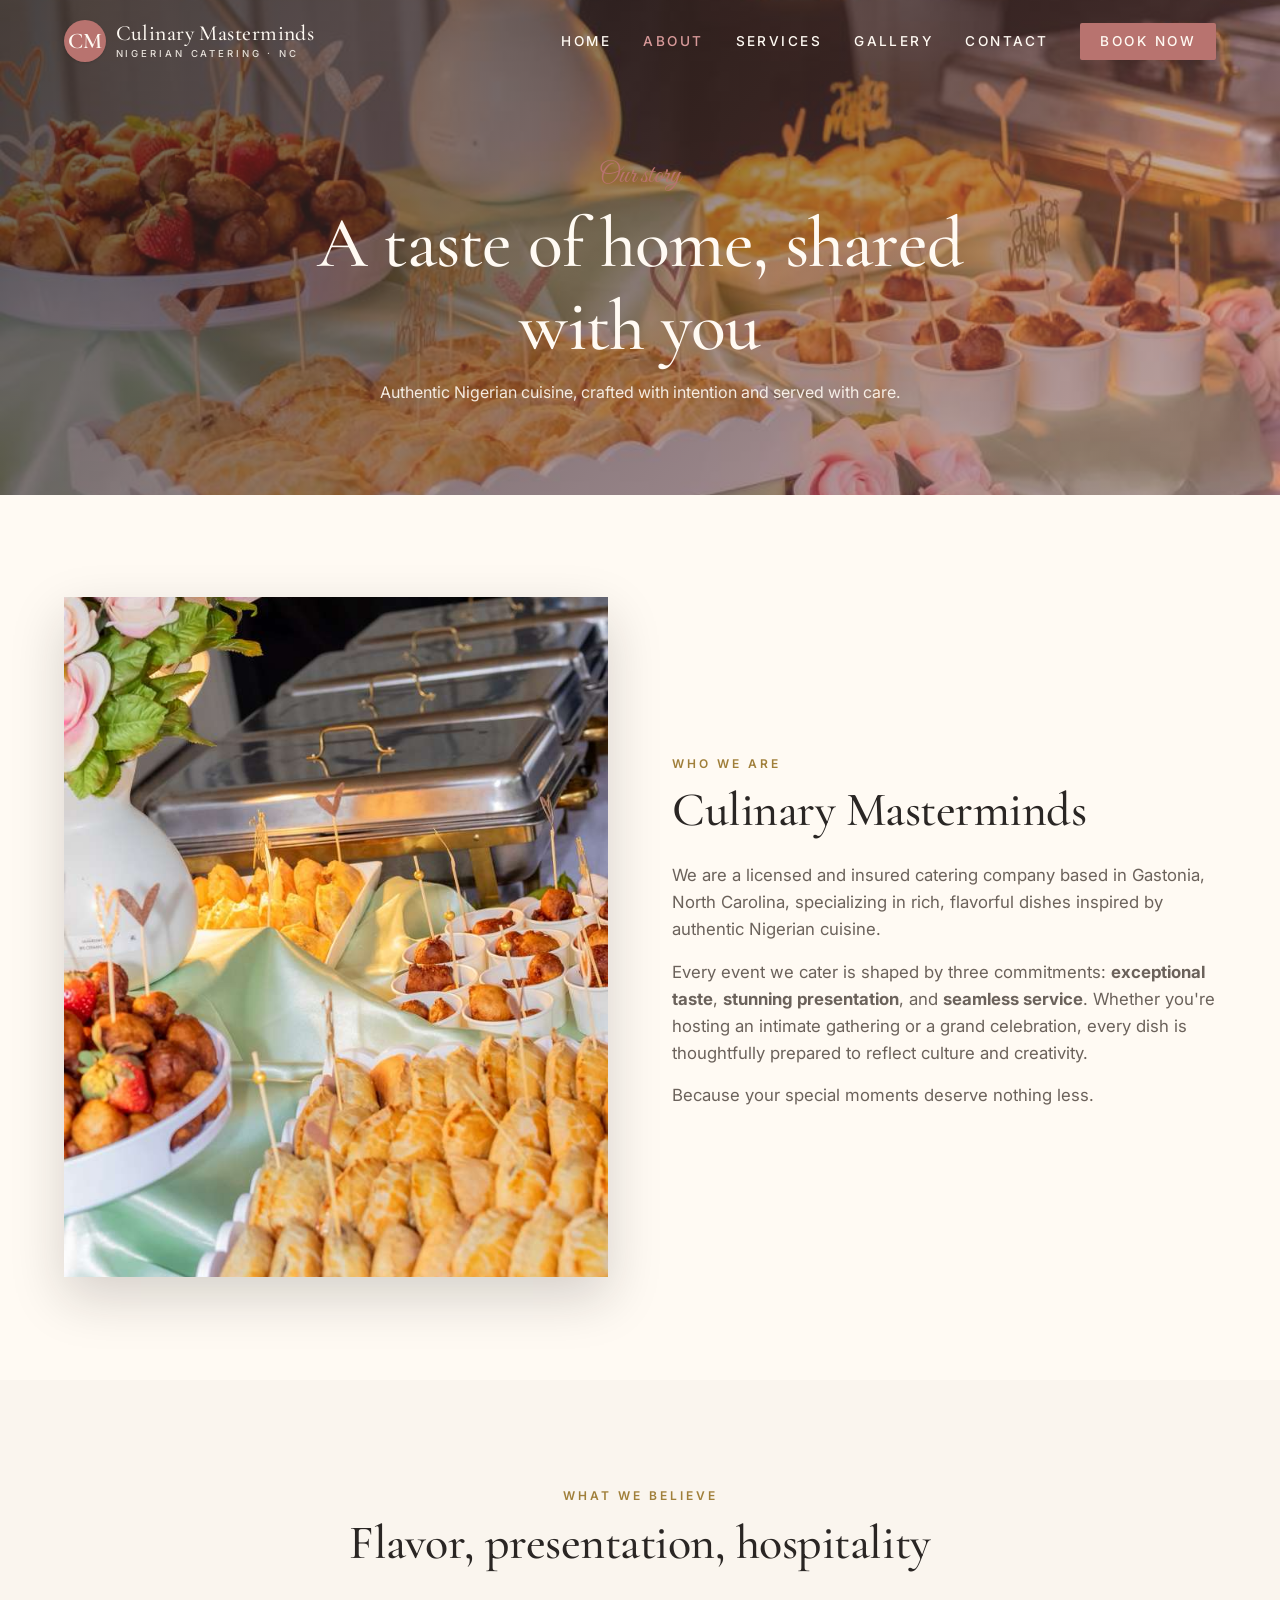
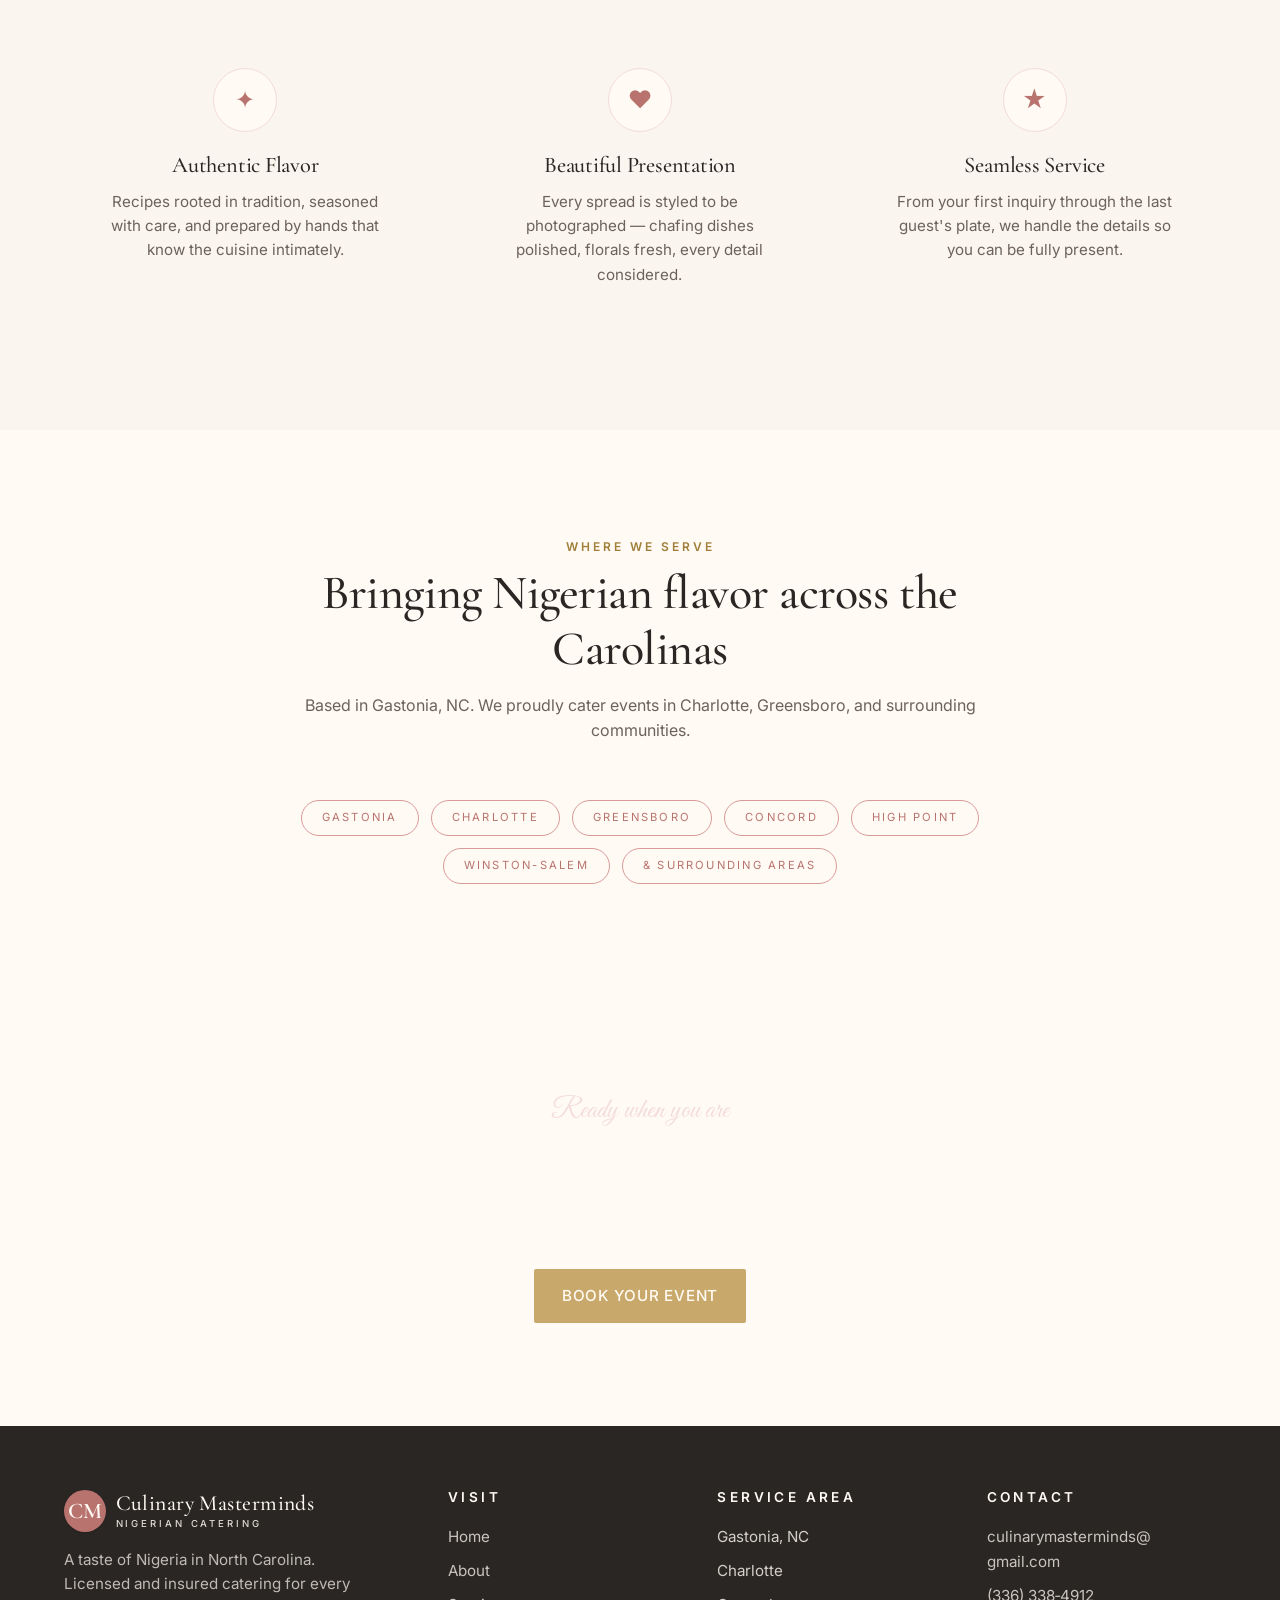
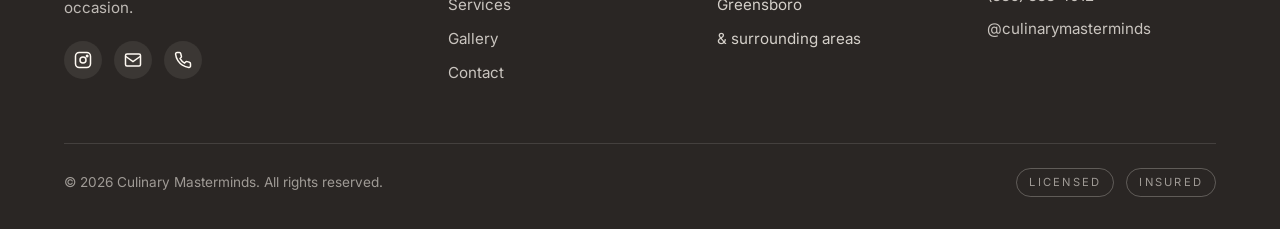
==== about.html @ 0394d176 "Initial site: home, about, services, gallery, contact, admin, Cloudflare functions" ====
<!DOCTYPE html>
<html lang="en">
<head>
<meta charset="UTF-8" />
<meta name="viewport" content="width=device-width, initial-scale=1.0" />
<title>About — Culinary Masterminds</title>
<meta name="description" content="A licensed and insured Nigerian catering company based in Gastonia, NC. Learn about our story, our team, and our commitment to authentic flavor." />
<link rel="icon" type="image/svg+xml" href="data:image/svg+xml,%3Csvg xmlns='http://www.w3.org/2000/svg' viewBox='0 0 100 100'%3E%3Ccircle cx='50' cy='50' r='48' fill='%23b8736f'/%3E%3Ctext x='50' y='66' font-family='Georgia,serif' font-size='52' fill='%23fffaf3' text-anchor='middle'%3ECM%3C/text%3E%3C/svg%3E" />
<link rel="preconnect" href="https://fonts.googleapis.com" />
<link rel="preconnect" href="https://fonts.gstatic.com" crossorigin />
<link href="https://fonts.googleapis.com/css2?family=Cormorant+Garamond:ital,wght@0,400;0,500;0,600;1,400;1,500&family=Great+Vibes&family=Inter:wght@400;500;600&display=swap" rel="stylesheet" />
<link rel="stylesheet" href="/css/styles.css" />
<style>
  .page-hero .hero-bg { background-image: linear-gradient(135deg, rgba(26,22,20,0.7) 0%, rgba(184,115,111,0.45) 100%), url('/images/pic2.jpeg'); background-size: cover; background-position: center; }
</style>
</head>
<body>

<header class="site-header" id="siteHeader">
  <nav class="nav">
    <a href="/" class="brand"><span class="brand-mark">CM</span><span class="brand-text">Culinary Masterminds<small>Nigerian Catering · NC</small></span></a>
    <button class="menu-toggle" id="menuToggle" aria-label="Open menu"><span></span><span></span><span></span></button>
    <ul class="nav-links" id="navLinks">
      <li><a href="/">Home</a></li>
      <li><a href="/about.html" class="active">About</a></li>
      <li><a href="/services.html">Services</a></li>
      <li><a href="/gallery.html">Gallery</a></li>
      <li><a href="/contact.html">Contact</a></li>
      <li><a href="/contact.html#book" class="nav-cta">Book Now</a></li>
    </ul>
  </nav>
</header>

<section class="page-hero">
  <div class="hero-bg"></div>
  <div class="page-hero-inner">
    <span class="eyebrow">Our story</span>
    <h1>A taste of home, shared with you</h1>
    <p>Authentic Nigerian cuisine, crafted with intention and served with care.</p>
  </div>
</section>

<section>
  <div class="container">
    <div class="split">
      <div class="split-image reveal">
        <img src="/images/pic4.jpeg" alt="Beautifully styled Nigerian appetizer table" />
      </div>
      <div class="split-text reveal">
        <span class="section-label">Who we are</span>
        <h2>Culinary Masterminds</h2>
        <p>We are a licensed and insured catering company based in Gastonia, North Carolina, specializing in rich, flavorful dishes inspired by authentic Nigerian cuisine.</p>
        <p>Every event we cater is shaped by three commitments: <strong>exceptional taste</strong>, <strong>stunning presentation</strong>, and <strong>seamless service</strong>. Whether you're hosting an intimate gathering or a grand celebration, every dish is thoughtfully prepared to reflect culture and creativity.</p>
        <p>Because your special moments deserve nothing less.</p>
      </div>
    </div>
  </div>
</section>

<section style="background: var(--cream);">
  <div class="container">
    <div class="section-head reveal">
      <span class="section-label">What we believe</span>
      <h2>Flavor, presentation, hospitality</h2>
    </div>
    <div class="services-grid">
      <div class="service-card reveal">
        <div class="service-icon">✦</div>
        <h3>Authentic Flavor</h3>
        <p>Recipes rooted in tradition, seasoned with care, and prepared by hands that know the cuisine intimately.</p>
      </div>
      <div class="service-card reveal">
        <div class="service-icon">♥</div>
        <h3>Beautiful Presentation</h3>
        <p>Every spread is styled to be photographed — chafing dishes polished, florals fresh, every detail considered.</p>
      </div>
      <div class="service-card reveal">
        <div class="service-icon">★</div>
        <h3>Seamless Service</h3>
        <p>From your first inquiry through the last guest's plate, we handle the details so you can be fully present.</p>
      </div>
    </div>
  </div>
</section>

<section>
  <div class="container">
    <div class="section-head reveal">
      <span class="section-label">Where we serve</span>
      <h2>Bringing Nigerian flavor across the Carolinas</h2>
      <p>Based in Gastonia, NC. We proudly cater events in Charlotte, Greensboro, and surrounding communities.</p>
    </div>
    <div style="text-align:center;">
      <div style="display:inline-flex; flex-wrap:wrap; gap:.75rem; justify-content:center; max-width:700px;">
        <span class="footer-badge" style="border-color: var(--rose); color: var(--rose-deep); padding: .5rem 1.25rem;">Gastonia</span>
        <span class="footer-badge" style="border-color: var(--rose); color: var(--rose-deep); padding: .5rem 1.25rem;">Charlotte</span>
        <span class="footer-badge" style="border-color: var(--rose); color: var(--rose-deep); padding: .5rem 1.25rem;">Greensboro</span>
        <span class="footer-badge" style="border-color: var(--rose); color: var(--rose-deep); padding: .5rem 1.25rem;">Concord</span>
        <span class="footer-badge" style="border-color: var(--rose); color: var(--rose-deep); padding: .5rem 1.25rem;">High Point</span>
        <span class="footer-badge" style="border-color: var(--rose); color: var(--rose-deep); padding: .5rem 1.25rem;">Winston-Salem</span>
        <span class="footer-badge" style="border-color: var(--rose); color: var(--rose-deep); padding: .5rem 1.25rem;">& surrounding areas</span>
      </div>
    </div>
  </div>
</section>

<section class="cta-banner">
  <div class="container">
    <span class="eyebrow" style="color: var(--rose-soft)">Ready when you are</span>
    <h2>Let's create something memorable</h2>
    <p>Reach out to start planning your next event with Culinary Masterminds.</p>
    <a href="/contact.html#book" class="btn btn-gold">Book your event</a>
  </div>
</section>

<footer class="site-footer">
  <div class="container">
    <div class="footer-grid">
      <div class="footer-brand">
        <div class="brand"><span class="brand-mark">CM</span><span class="brand-text">Culinary Masterminds<small>Nigerian Catering</small></span></div>
        <p>A taste of Nigeria in North Carolina. Licensed and insured catering for every occasion.</p>
        <div class="social-row">
          <a href="https://www.instagram.com/culinarymasterminds" target="_blank" rel="noopener" aria-label="Instagram"><svg width="18" height="18" viewBox="0 0 24 24" fill="none" stroke="currentColor" stroke-width="2"><rect x="2" y="2" width="20" height="20" rx="5"/><circle cx="12" cy="12" r="4"/><circle cx="17.5" cy="6.5" r="1" fill="currentColor"/></svg></a>
          <a href="mailto:culinarymasterminds@gmail.com" aria-label="Email"><svg width="18" height="18" viewBox="0 0 24 24" fill="none" stroke="currentColor" stroke-width="2"><rect x="2" y="4" width="20" height="16" rx="2"/><path d="M2 7l10 7 10-7"/></svg></a>
          <a href="tel:+13363384912" aria-label="Phone"><svg width="18" height="18" viewBox="0 0 24 24" fill="none" stroke="currentColor" stroke-width="2"><path d="M22 16.92v3a2 2 0 0 1-2.18 2 19.86 19.86 0 0 1-8.63-3.07 19.5 19.5 0 0 1-6-6 19.86 19.86 0 0 1-3.07-8.67A2 2 0 0 1 4.11 2h3a2 2 0 0 1 2 1.72c.13.96.37 1.9.72 2.81a2 2 0 0 1-.45 2.11L8.09 10.05a16 16 0 0 0 6 6l1.41-1.41a2 2 0 0 1 2.11-.45c.91.35 1.85.59 2.81.72A2 2 0 0 1 22 16.92z"/></svg></a>
        </div>
      </div>
      <div><h4>Visit</h4><ul><li><a href="/">Home</a></li><li><a href="/about.html">About</a></li><li><a href="/services.html">Services</a></li><li><a href="/gallery.html">Gallery</a></li><li><a href="/contact.html">Contact</a></li></ul></div>
      <div><h4>Service Area</h4><ul><li>Gastonia, NC</li><li>Charlotte</li><li>Greensboro</li><li>& surrounding areas</li></ul></div>
      <div><h4>Contact</h4><ul><li><a href="mailto:culinarymasterminds@gmail.com">culinarymasterminds@<br/>gmail.com</a></li><li><a href="tel:+13363384912">(336) 338‑4912</a></li><li><a href="https://www.instagram.com/culinarymasterminds" target="_blank" rel="noopener">@culinarymasterminds</a></li></ul></div>
    </div>
    <div class="footer-bottom">
      <div>© <span id="year"></span> Culinary Masterminds. All rights reserved.</div>
      <div class="footer-badges"><span class="footer-badge">Licensed</span><span class="footer-badge">Insured</span></div>
    </div>
  </div>
</footer>

<script src="/js/main.js"></script>
</body>
</html>
---- css/styles.css ----
/* Culinary Masterminds — brand stylesheet */

:root {
  --rose: #d99a9a;
  --rose-deep: #b8736f;
  --rose-soft: #f4dcdc;
  --sage: #b9cdb0;
  --sage-deep: #7a9474;
  --cream: #faf5ee;
  --ivory: #fffaf3;
  --gold: #c9a96b;
  --gold-deep: #a07f3a;
  --charcoal: #2a2624;
  --ink: #1a1614;
  --muted: #6b625b;
  --line: #e8ddd0;

  --serif: "Cormorant Garamond", "Playfair Display", Georgia, serif;
  --sans: "Inter", -apple-system, BlinkMacSystemFont, "Segoe UI", Roboto, sans-serif;
  --script: "Great Vibes", "Pinyon Script", cursive;

  --container: 1200px;
  --shadow-sm: 0 1px 2px rgba(26,22,20,0.06), 0 1px 3px rgba(26,22,20,0.08);
  --shadow-md: 0 6px 20px rgba(26,22,20,0.10);
  --shadow-lg: 0 20px 50px rgba(26,22,20,0.18);
}

* { box-sizing: border-box; margin: 0; padding: 0; }

html { scroll-behavior: smooth; }

body {
  font-family: var(--sans);
  color: var(--ink);
  background: var(--ivory);
  line-height: 1.6;
  -webkit-font-smoothing: antialiased;
}

img { max-width: 100%; display: block; }

a { color: inherit; text-decoration: none; transition: color .2s ease; }
a:hover { color: var(--rose-deep); }

h1, h2, h3, h4 { font-family: var(--serif); font-weight: 500; line-height: 1.15; color: var(--charcoal); letter-spacing: -0.01em; }
h1 { font-size: clamp(2.5rem, 6vw, 4.5rem); }
h2 { font-size: clamp(2rem, 4vw, 3rem); }
h3 { font-size: clamp(1.5rem, 2.5vw, 2rem); }

p { color: var(--muted); }

.container { max-width: var(--container); margin: 0 auto; padding: 0 1.5rem; }

/* Eyebrow / script accent */
.eyebrow {
  font-family: var(--script);
  font-size: 1.75rem;
  color: var(--rose-deep);
  font-weight: 400;
  display: inline-block;
  margin-bottom: 0.25rem;
}

.section-label {
  font-family: var(--sans);
  text-transform: uppercase;
  letter-spacing: 0.25em;
  font-size: 0.75rem;
  font-weight: 600;
  color: var(--gold-deep);
  display: inline-block;
}

/* Buttons */
.btn {
  display: inline-flex;
  align-items: center;
  justify-content: center;
  gap: 0.5rem;
  padding: 0.95rem 1.75rem;
  font-family: var(--sans);
  font-weight: 500;
  font-size: 0.95rem;
  letter-spacing: 0.05em;
  text-transform: uppercase;
  border: none;
  cursor: pointer;
  transition: all .25s ease;
  border-radius: 2px;
}
.btn-primary {
  background: var(--charcoal);
  color: var(--ivory);
}
.btn-primary:hover {
  background: var(--rose-deep);
  color: var(--ivory);
  transform: translateY(-1px);
  box-shadow: var(--shadow-md);
}
.btn-outline {
  background: transparent;
  color: var(--ivory);
  border: 1px solid var(--ivory);
}
.btn-outline:hover { background: var(--ivory); color: var(--charcoal); }
.btn-gold {
  background: var(--gold);
  color: var(--ivory);
}
.btn-gold:hover { background: var(--gold-deep); color: var(--ivory); }

/* ───── Header / Nav ───── */
.site-header {
  position: fixed;
  top: 0; left: 0; right: 0;
  z-index: 100;
  background: rgba(255, 250, 243, 0.0);
  transition: background .3s ease, box-shadow .3s ease, padding .3s ease;
  padding: 1.25rem 0;
}
.site-header.scrolled {
  background: rgba(255, 250, 243, 0.97);
  box-shadow: var(--shadow-sm);
  padding: 0.75rem 0;
}
.nav {
  display: flex;
  align-items: center;
  justify-content: space-between;
  max-width: var(--container);
  margin: 0 auto;
  padding: 0 1.5rem;
}
.brand {
  display: flex;
  align-items: center;
  gap: 0.6rem;
  color: var(--ivory);
  transition: color .3s ease;
}
.site-header.scrolled .brand { color: var(--charcoal); }
.brand-mark {
  width: 42px; height: 42px;
  border-radius: 50%;
  background: var(--rose-deep);
  color: var(--ivory);
  display: flex; align-items: center; justify-content: center;
  font-family: var(--serif);
  font-size: 1.4rem;
  font-weight: 600;
  box-shadow: var(--shadow-sm);
}
.brand-text {
  font-family: var(--serif);
  font-size: 1.35rem;
  font-weight: 500;
  letter-spacing: 0.02em;
  line-height: 1;
}
.brand-text small {
  display: block;
  font-family: var(--sans);
  font-size: 0.6rem;
  letter-spacing: 0.3em;
  text-transform: uppercase;
  margin-top: 4px;
  opacity: 0.85;
}
.nav-links {
  display: flex;
  align-items: center;
  gap: 2rem;
  list-style: none;
}
.nav-links a {
  font-size: 0.85rem;
  text-transform: uppercase;
  letter-spacing: 0.18em;
  font-weight: 500;
  color: var(--ivory);
  transition: color .2s ease;
  position: relative;
}
.site-header.scrolled .nav-links a { color: var(--charcoal); }
.nav-links a:hover, .nav-links a.active { color: var(--rose); }
.site-header.scrolled .nav-links a:hover,
.site-header.scrolled .nav-links a.active { color: var(--rose-deep); }

.nav-cta {
  background: var(--rose-deep);
  color: var(--ivory) !important;
  padding: 0.65rem 1.25rem;
  border-radius: 2px;
}
.nav-cta:hover { background: var(--charcoal); }

.menu-toggle {
  display: none;
  background: none; border: none; cursor: pointer;
  width: 32px; height: 32px;
  flex-direction: column;
  justify-content: center;
  gap: 5px;
  color: var(--ivory);
}
.site-header.scrolled .menu-toggle { color: var(--charcoal); }
.menu-toggle span {
  display: block;
  width: 24px; height: 2px;
  background: currentColor;
  transition: transform .3s ease, opacity .3s ease;
}

@media (max-width: 880px) {
  .nav-links {
    position: fixed;
    top: 0; right: -100%;
    height: 100vh; width: min(320px, 80vw);
    background: var(--ivory);
    flex-direction: column;
    align-items: flex-start;
    padding: 6rem 2rem 2rem;
    gap: 1.5rem;
    transition: right .35s ease;
    box-shadow: var(--shadow-lg);
  }
  .nav-links.open { right: 0; }
  .nav-links a { color: var(--charcoal) !important; font-size: 1rem; }
  .menu-toggle { display: flex; }
  .menu-toggle.open span:nth-child(1) { transform: translateY(7px) rotate(45deg); }
  .menu-toggle.open span:nth-child(2) { opacity: 0; }
  .menu-toggle.open span:nth-child(3) { transform: translateY(-7px) rotate(-45deg); }
}

/* ───── Hero ───── */
.hero {
  min-height: 100vh;
  position: relative;
  display: flex;
  align-items: center;
  color: var(--ivory);
  overflow: hidden;
}
.hero-bg {
  position: absolute; inset: 0;
  background-size: cover;
  background-position: center;
  background-image: linear-gradient(135deg, rgba(26,22,20,0.6) 0%, rgba(184,115,111,0.45) 100%), url('../images/pic5.jpeg');
  z-index: 0;
}
.hero-content {
  position: relative; z-index: 1;
  max-width: 760px;
  padding: 0 1.5rem;
  margin: 0 auto;
  text-align: center;
}
.hero h1 {
  color: var(--ivory);
  margin: 0.5rem 0 1.5rem;
  font-weight: 400;
}
.hero h1 em {
  font-style: italic;
  color: var(--rose-soft);
}
.hero p {
  color: rgba(255, 250, 243, 0.92);
  font-size: 1.1rem;
  max-width: 580px;
  margin: 0 auto 2.5rem;
}
.hero .eyebrow { color: var(--rose-soft); }
.hero-cta { display: inline-flex; gap: 1rem; flex-wrap: wrap; justify-content: center; }
.hero-scroll {
  position: absolute; bottom: 2rem; left: 50%;
  transform: translateX(-50%);
  color: var(--ivory);
  font-size: 0.7rem;
  letter-spacing: 0.3em;
  text-transform: uppercase;
  opacity: 0.85;
  z-index: 1;
  animation: bob 2.4s ease-in-out infinite;
}
@keyframes bob { 0%,100% { transform: translate(-50%, 0); } 50% { transform: translate(-50%, 8px); } }

/* Page hero (smaller, for inner pages) */
.page-hero {
  min-height: 55vh;
  position: relative;
  display: flex; align-items: center; justify-content: center;
  color: var(--ivory);
  text-align: center;
  padding: 8rem 1.5rem 4rem;
}
.page-hero .hero-bg { z-index: 0; }
.page-hero-inner { position: relative; z-index: 1; max-width: 720px; }
.page-hero h1 { color: var(--ivory); }
.page-hero p { color: rgba(255, 250, 243, 0.9); margin-top: 0.75rem; }

/* ───── Sections ───── */
section { padding: clamp(4rem, 8vw, 7rem) 0; }

.section-head { text-align: center; max-width: 700px; margin: 0 auto 3.5rem; }
.section-head h2 { margin: 0.5rem 0 1rem; }
.section-head .divider {
  display: inline-block;
  width: 60px; height: 1px;
  background: var(--gold);
  margin: 0 0.75rem;
  vertical-align: middle;
}

/* Intro / About */
.split {
  display: grid;
  grid-template-columns: 1fr 1fr;
  gap: clamp(2rem, 5vw, 5rem);
  align-items: center;
}
@media (max-width: 880px) { .split { grid-template-columns: 1fr; } }

.split-image {
  position: relative;
  aspect-ratio: 4/5;
  overflow: hidden;
  box-shadow: var(--shadow-lg);
}
.split-image img { width: 100%; height: 100%; object-fit: cover; }
.split-image::after {
  content: "";
  position: absolute;
  top: 1.5rem; left: 1.5rem;
  right: -1.5rem; bottom: -1.5rem;
  border: 1px solid var(--gold);
  z-index: -1;
}

.split-text h2 { margin: 0.5rem 0 1.5rem; }
.split-text p { margin-bottom: 1rem; font-size: 1.05rem; }
.split-text .btn { margin-top: 1.5rem; }

/* Services grid */
.services-grid {
  display: grid;
  grid-template-columns: repeat(auto-fit, minmax(280px, 1fr));
  gap: 2rem;
}
.service-card {
  background: var(--cream);
  padding: 2.5rem 2rem;
  text-align: center;
  border: 1px solid transparent;
  transition: all .3s ease;
  position: relative;
}
.service-card:hover {
  border-color: var(--rose);
  transform: translateY(-4px);
  box-shadow: var(--shadow-md);
}
.service-icon {
  width: 64px; height: 64px;
  margin: 0 auto 1.25rem;
  background: var(--ivory);
  border-radius: 50%;
  display: flex; align-items: center; justify-content: center;
  color: var(--rose-deep);
  font-size: 1.5rem;
  border: 1px solid var(--rose-soft);
}
.service-card h3 { font-size: 1.4rem; margin-bottom: 0.75rem; }
.service-card p { font-size: 0.95rem; }

/* Gallery */
.gallery-grid {
  display: grid;
  grid-template-columns: repeat(auto-fit, minmax(250px, 1fr));
  gap: 1.25rem;
}
.gallery-item {
  position: relative;
  overflow: hidden;
  aspect-ratio: 4/5;
  cursor: pointer;
}
.gallery-item img {
  width: 100%; height: 100%; object-fit: cover;
  transition: transform .6s ease;
}
.gallery-item:hover img { transform: scale(1.06); }
.gallery-item::after {
  content: "";
  position: absolute; inset: 0;
  background: linear-gradient(180deg, rgba(0,0,0,0) 50%, rgba(26,22,20,0.5) 100%);
  opacity: 0;
  transition: opacity .3s ease;
}
.gallery-item:hover::after { opacity: 1; }

/* Menu list */
.menu-categories {
  display: grid;
  grid-template-columns: repeat(auto-fit, minmax(320px, 1fr));
  gap: 3rem;
  margin-top: 2rem;
}
.menu-category h3 {
  font-size: 1.6rem;
  text-align: center;
  padding-bottom: 1rem;
  margin-bottom: 1.5rem;
  border-bottom: 1px solid var(--line);
  position: relative;
}
.menu-category h3::after {
  content: "✦";
  color: var(--gold);
  position: absolute;
  bottom: -10px; left: 50%;
  transform: translateX(-50%);
  background: var(--ivory);
  padding: 0 0.75rem;
  font-size: 0.8rem;
}
.menu-item {
  display: flex;
  justify-content: space-between;
  gap: 1rem;
  padding: 0.75rem 0;
  border-bottom: 1px dashed var(--line);
}
.menu-item:last-child { border-bottom: none; }
.menu-item-name {
  font-family: var(--serif);
  color: var(--charcoal);
  font-size: 1.1rem;
}
.menu-item p { font-size: 0.85rem; margin-top: 0.15rem; }

/* CTA banner */
.cta-banner {
  background-image: linear-gradient(rgba(26,22,20,0.78), rgba(184,115,111,0.55)), url('../images/pic1.jpeg');
  background-size: cover;
  background-position: center;
  background-attachment: fixed;
  color: var(--ivory);
  text-align: center;
}
.cta-banner h2 { color: var(--ivory); }
.cta-banner p { color: rgba(255,250,243,0.92); margin: 1rem auto 2rem; max-width: 580px; font-size: 1.1rem; }

/* Testimonials */
.testimonials {
  background: var(--cream);
  text-align: center;
}
.testimonial {
  max-width: 720px;
  margin: 0 auto;
  padding: 2rem 1rem;
}
.testimonial-quote {
  font-family: var(--serif);
  font-style: italic;
  font-size: 1.5rem;
  color: var(--charcoal);
  line-height: 1.5;
  margin-bottom: 1.5rem;
}
.testimonial-quote::before, .testimonial-quote::after { content: '"'; color: var(--rose-deep); }
.testimonial-author {
  font-family: var(--sans);
  font-size: 0.85rem;
  letter-spacing: 0.2em;
  text-transform: uppercase;
  color: var(--gold-deep);
}

/* Forms */
.form-grid {
  display: grid;
  grid-template-columns: 1fr 1fr;
  gap: 1.25rem;
}
@media (max-width: 640px) { .form-grid { grid-template-columns: 1fr; } }
.form-grid .full { grid-column: 1 / -1; }

.field { display: flex; flex-direction: column; }
.field label {
  font-size: 0.75rem;
  letter-spacing: 0.2em;
  text-transform: uppercase;
  color: var(--gold-deep);
  margin-bottom: 0.5rem;
  font-weight: 600;
}
.field input, .field select, .field textarea {
  background: var(--cream);
  border: 1px solid var(--line);
  padding: 0.85rem 1rem;
  font-family: var(--sans);
  font-size: 1rem;
  color: var(--ink);
  border-radius: 2px;
  transition: border-color .2s ease, background .2s ease;
}
.field input:focus, .field select:focus, .field textarea:focus {
  outline: none;
  border-color: var(--rose-deep);
  background: var(--ivory);
}
.field textarea { min-height: 120px; resize: vertical; }

.form-status {
  margin-top: 1.25rem;
  padding: 1rem 1.25rem;
  border-radius: 2px;
  font-size: 0.95rem;
  display: none;
}
.form-status.success { display: block; background: #e8f3e0; color: #4a6b3c; border: 1px solid #c5dfb6; }
.form-status.error { display: block; background: #f7e0e0; color: #8b3a36; border: 1px solid #e8c4c1; }
.form-status.info { display: block; background: #e8eef5; color: #3d5778; border: 1px solid #c4d2e3; }

/* Contact info layout */
.contact-grid {
  display: grid;
  grid-template-columns: 1fr 1.4fr;
  gap: clamp(2rem, 5vw, 4rem);
}
@media (max-width: 880px) { .contact-grid { grid-template-columns: 1fr; } }

.contact-info {
  background: var(--cream);
  padding: clamp(2rem, 4vw, 3rem);
}
.contact-info h3 { margin-bottom: 1.5rem; }
.contact-row {
  display: flex;
  align-items: flex-start;
  gap: 1rem;
  padding: 1.25rem 0;
  border-bottom: 1px solid var(--line);
}
.contact-row:last-child { border-bottom: none; }
.contact-row .ico {
  flex-shrink: 0;
  width: 38px; height: 38px;
  background: var(--ivory);
  color: var(--rose-deep);
  border-radius: 50%;
  display: flex; align-items: center; justify-content: center;
}
.contact-row .lbl {
  font-size: 0.7rem;
  letter-spacing: 0.2em;
  text-transform: uppercase;
  color: var(--gold-deep);
  font-weight: 600;
}
.contact-row .val { color: var(--charcoal); margin-top: 0.15rem; }
.contact-row a.val:hover { color: var(--rose-deep); }

/* Footer */
.site-footer {
  background: var(--charcoal);
  color: rgba(255,250,243,0.8);
  padding: 4rem 0 2rem;
}
.footer-grid {
  display: grid;
  grid-template-columns: 1.5fr 1fr 1fr 1fr;
  gap: 2.5rem;
  margin-bottom: 3rem;
}
@media (max-width: 720px) { .footer-grid { grid-template-columns: 1fr 1fr; } }
@media (max-width: 480px) { .footer-grid { grid-template-columns: 1fr; } }

.site-footer h4 {
  color: var(--ivory);
  font-size: 0.85rem;
  letter-spacing: 0.25em;
  text-transform: uppercase;
  margin-bottom: 1.25rem;
  font-family: var(--sans);
  font-weight: 600;
}
.site-footer ul { list-style: none; }
.site-footer ul li { margin-bottom: 0.6rem; font-size: 0.95rem; }
.site-footer a { color: rgba(255,250,243,0.75); }
.site-footer a:hover { color: var(--rose-soft); }

.footer-brand .brand-mark { background: var(--rose-deep); }
.footer-brand .brand-text { color: var(--ivory); }
.footer-brand p { color: rgba(255,250,243,0.7); margin-top: 1rem; font-size: 0.95rem; max-width: 320px; }

.social-row { display: flex; gap: 0.75rem; margin-top: 1.25rem; }
.social-row a {
  width: 38px; height: 38px;
  background: rgba(255,250,243,0.08);
  border-radius: 50%;
  display: flex; align-items: center; justify-content: center;
  color: var(--ivory);
  transition: background .2s ease, transform .2s ease;
}
.social-row a:hover { background: var(--rose-deep); transform: translateY(-2px); }

.footer-bottom {
  border-top: 1px solid rgba(255,250,243,0.12);
  padding-top: 1.5rem;
  display: flex;
  justify-content: space-between;
  align-items: center;
  font-size: 0.85rem;
  color: rgba(255,250,243,0.55);
  flex-wrap: wrap;
  gap: 1rem;
}
.footer-badges { display: flex; gap: 0.75rem; align-items: center; }
.footer-badge {
  font-size: 0.7rem;
  letter-spacing: 0.2em;
  text-transform: uppercase;
  padding: 0.3rem 0.75rem;
  border: 1px solid rgba(255,250,243,0.25);
  border-radius: 999px;
}

/* Reveal-on-scroll */
.reveal { opacity: 0; transform: translateY(20px); transition: opacity .8s ease, transform .8s ease; }
.reveal.visible { opacity: 1; transform: translateY(0); }

/* Lightbox */
.lightbox {
  position: fixed; inset: 0;
  background: rgba(26,22,20,0.92);
  z-index: 200;
  display: none;
  align-items: center;
  justify-content: center;
  padding: 2rem;
}
.lightbox.open { display: flex; }
.lightbox img { max-width: 90vw; max-height: 85vh; object-fit: contain; box-shadow: var(--shadow-lg); }
.lightbox-close {
  position: absolute; top: 1.5rem; right: 1.5rem;
  background: none; border: none; color: var(--ivory);
  font-size: 2rem; cursor: pointer;
  width: 44px; height: 44px;
  display: flex; align-items: center; justify-content: center;
}

/* Admin */
.admin-shell {
  min-height: 100vh;
  background: var(--cream);
  display: flex;
  flex-direction: column;
}
.admin-header {
  background: var(--charcoal);
  color: var(--ivory);
  padding: 1rem 2rem;
  display: flex;
  justify-content: space-between;
  align-items: center;
}
.admin-header h1 {
  color: var(--ivory);
  font-size: 1.4rem;
  margin: 0;
}
.admin-header button {
  background: transparent;
  color: var(--ivory);
  border: 1px solid rgba(255,250,243,0.3);
  padding: 0.5rem 1rem;
  cursor: pointer;
  font-size: 0.85rem;
  letter-spacing: 0.1em;
  text-transform: uppercase;
  border-radius: 2px;
}
.admin-header button:hover { background: var(--rose-deep); border-color: var(--rose-deep); }

.admin-main { padding: 2rem; flex: 1; }
.admin-card {
  background: var(--ivory);
  padding: 2rem;
  box-shadow: var(--shadow-sm);
  margin-bottom: 1.5rem;
  border-radius: 4px;
}
.admin-card h2 { font-size: 1.5rem; margin-bottom: 1rem; }

.admin-stats {
  display: grid;
  grid-template-columns: repeat(auto-fit, minmax(200px, 1fr));
  gap: 1.25rem;
  margin-bottom: 2rem;
}
.stat {
  background: var(--ivory);
  padding: 1.5rem;
  border-radius: 4px;
  border-left: 4px solid var(--rose-deep);
  box-shadow: var(--shadow-sm);
}
.stat .label {
  font-size: 0.7rem;
  letter-spacing: 0.2em;
  text-transform: uppercase;
  color: var(--muted);
  margin-bottom: 0.5rem;
}
.stat .value {
  font-family: var(--serif);
  font-size: 2.25rem;
  color: var(--charcoal);
  line-height: 1;
}

.admin-table {
  width: 100%;
  border-collapse: collapse;
  font-size: 0.95rem;
}
.admin-table th {
  text-align: left;
  padding: 0.75rem 1rem;
  background: var(--cream);
  font-size: 0.75rem;
  letter-spacing: 0.15em;
  text-transform: uppercase;
  color: var(--gold-deep);
  border-bottom: 2px solid var(--line);
}
.admin-table td {
  padding: 1rem;
  border-bottom: 1px solid var(--line);
  vertical-align: top;
}
.admin-table tr:hover td { background: var(--cream); }

.badge {
  display: inline-block;
  padding: 0.2rem 0.6rem;
  font-size: 0.7rem;
  letter-spacing: 0.1em;
  text-transform: uppercase;
  border-radius: 999px;
  font-weight: 600;
}
.badge-new { background: #fce7d8; color: #b65a1f; }
.badge-contacted { background: #e8eef5; color: #3d5778; }
.badge-confirmed { background: #e8f3e0; color: #4a6b3c; }
.badge-archived { background: #ebe5dd; color: #6b625b; }

.admin-actions { display: flex; gap: 0.5rem; }
.admin-actions select {
  background: var(--ivory);
  border: 1px solid var(--line);
  padding: 0.4rem 0.6rem;
  font-size: 0.85rem;
  border-radius: 2px;
}
.admin-actions button {
  background: var(--charcoal);
  color: var(--ivory);
  border: none;
  padding: 0.4rem 0.85rem;
  cursor: pointer;
  font-size: 0.8rem;
  border-radius: 2px;
}
.admin-actions button:hover { background: var(--rose-deep); }

.admin-login {
  min-height: 100vh;
  display: flex; align-items: center; justify-content: center;
  background: var(--charcoal);
  padding: 2rem;
}
.admin-login-card {
  background: var(--ivory);
  padding: clamp(2rem, 5vw, 3rem);
  width: 100%;
  max-width: 420px;
  text-align: center;
  border-radius: 4px;
  box-shadow: var(--shadow-lg);
}
.admin-login-card .brand-mark { margin: 0 auto 1rem; width: 56px; height: 56px; font-size: 1.8rem; }
.admin-login-card h1 { font-size: 1.6rem; margin-bottom: 0.25rem; }
.admin-login-card p { font-size: 0.9rem; margin-bottom: 1.5rem; }
.admin-login-card .field { text-align: left; margin-bottom: 1rem; }
.admin-login-card .btn { width: 100%; }

.empty-state {
  text-align: center;
  padding: 3rem 1rem;
  color: var(--muted);
}
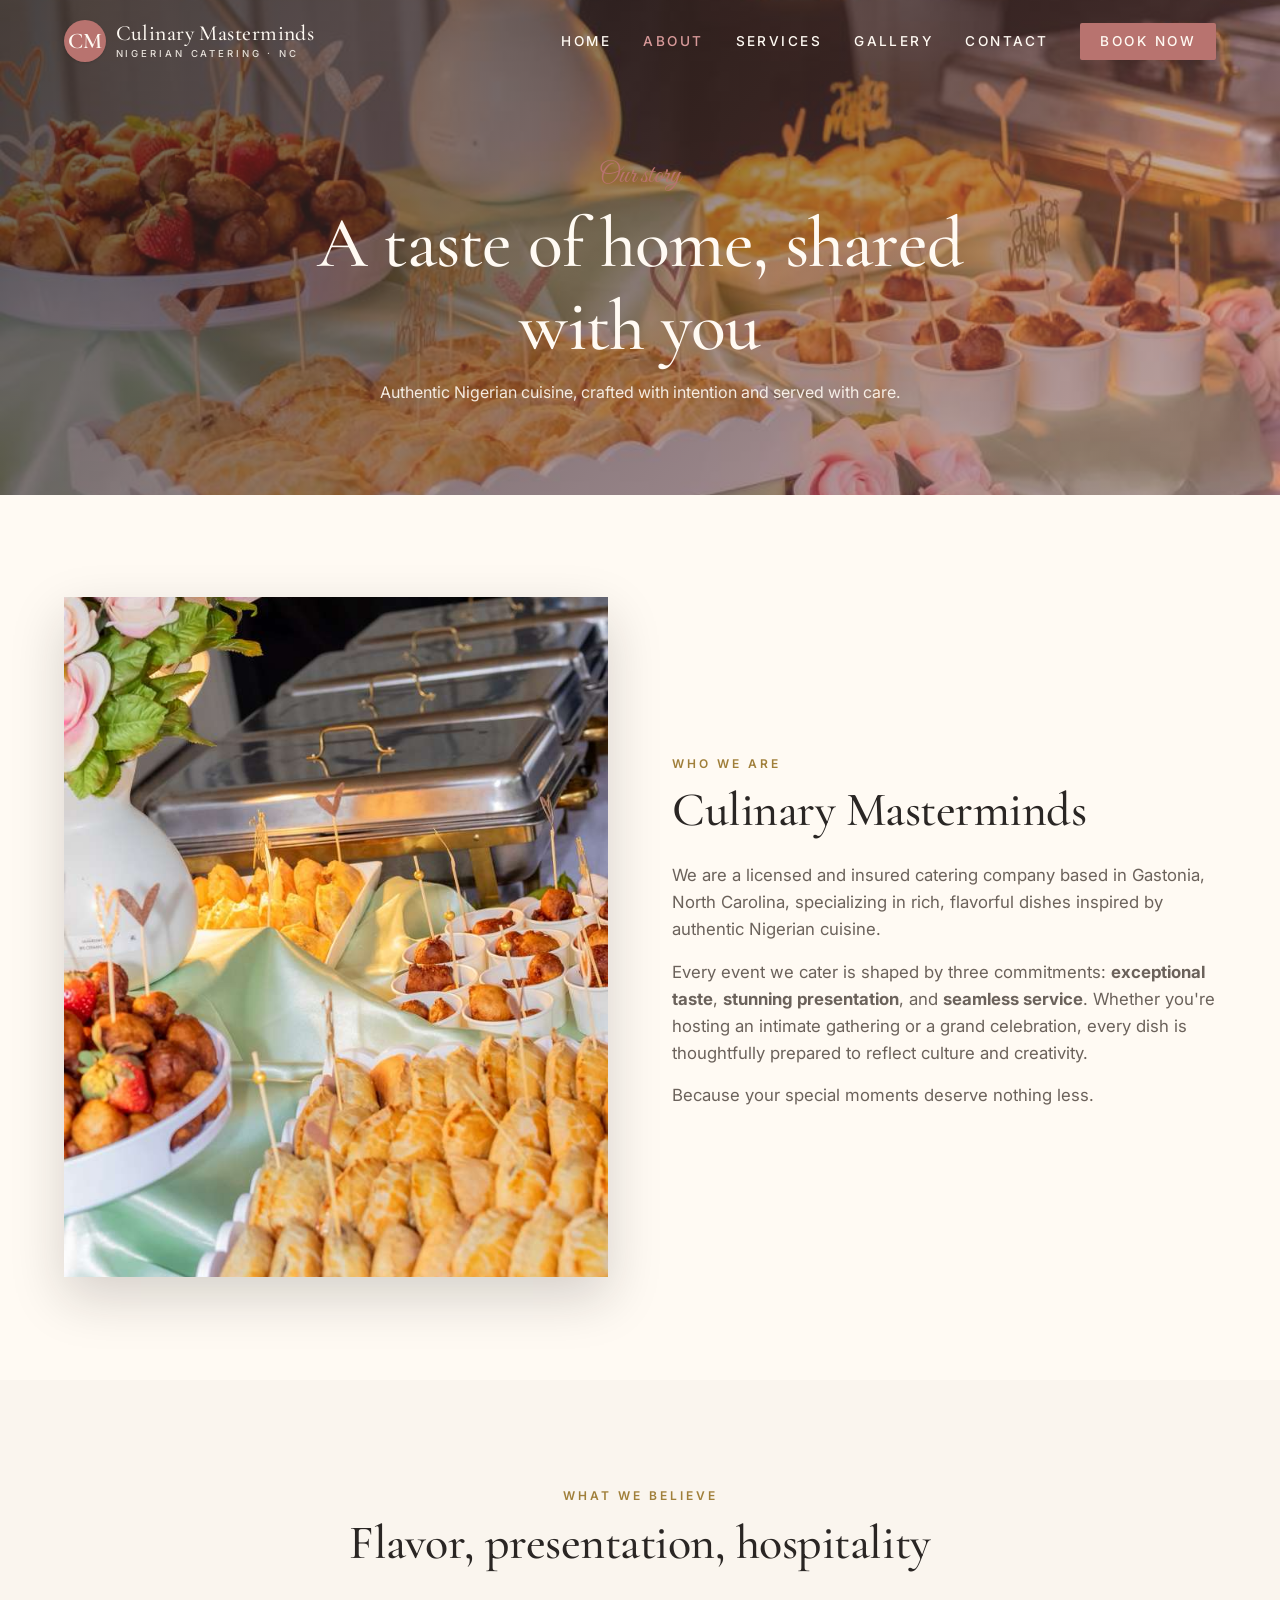
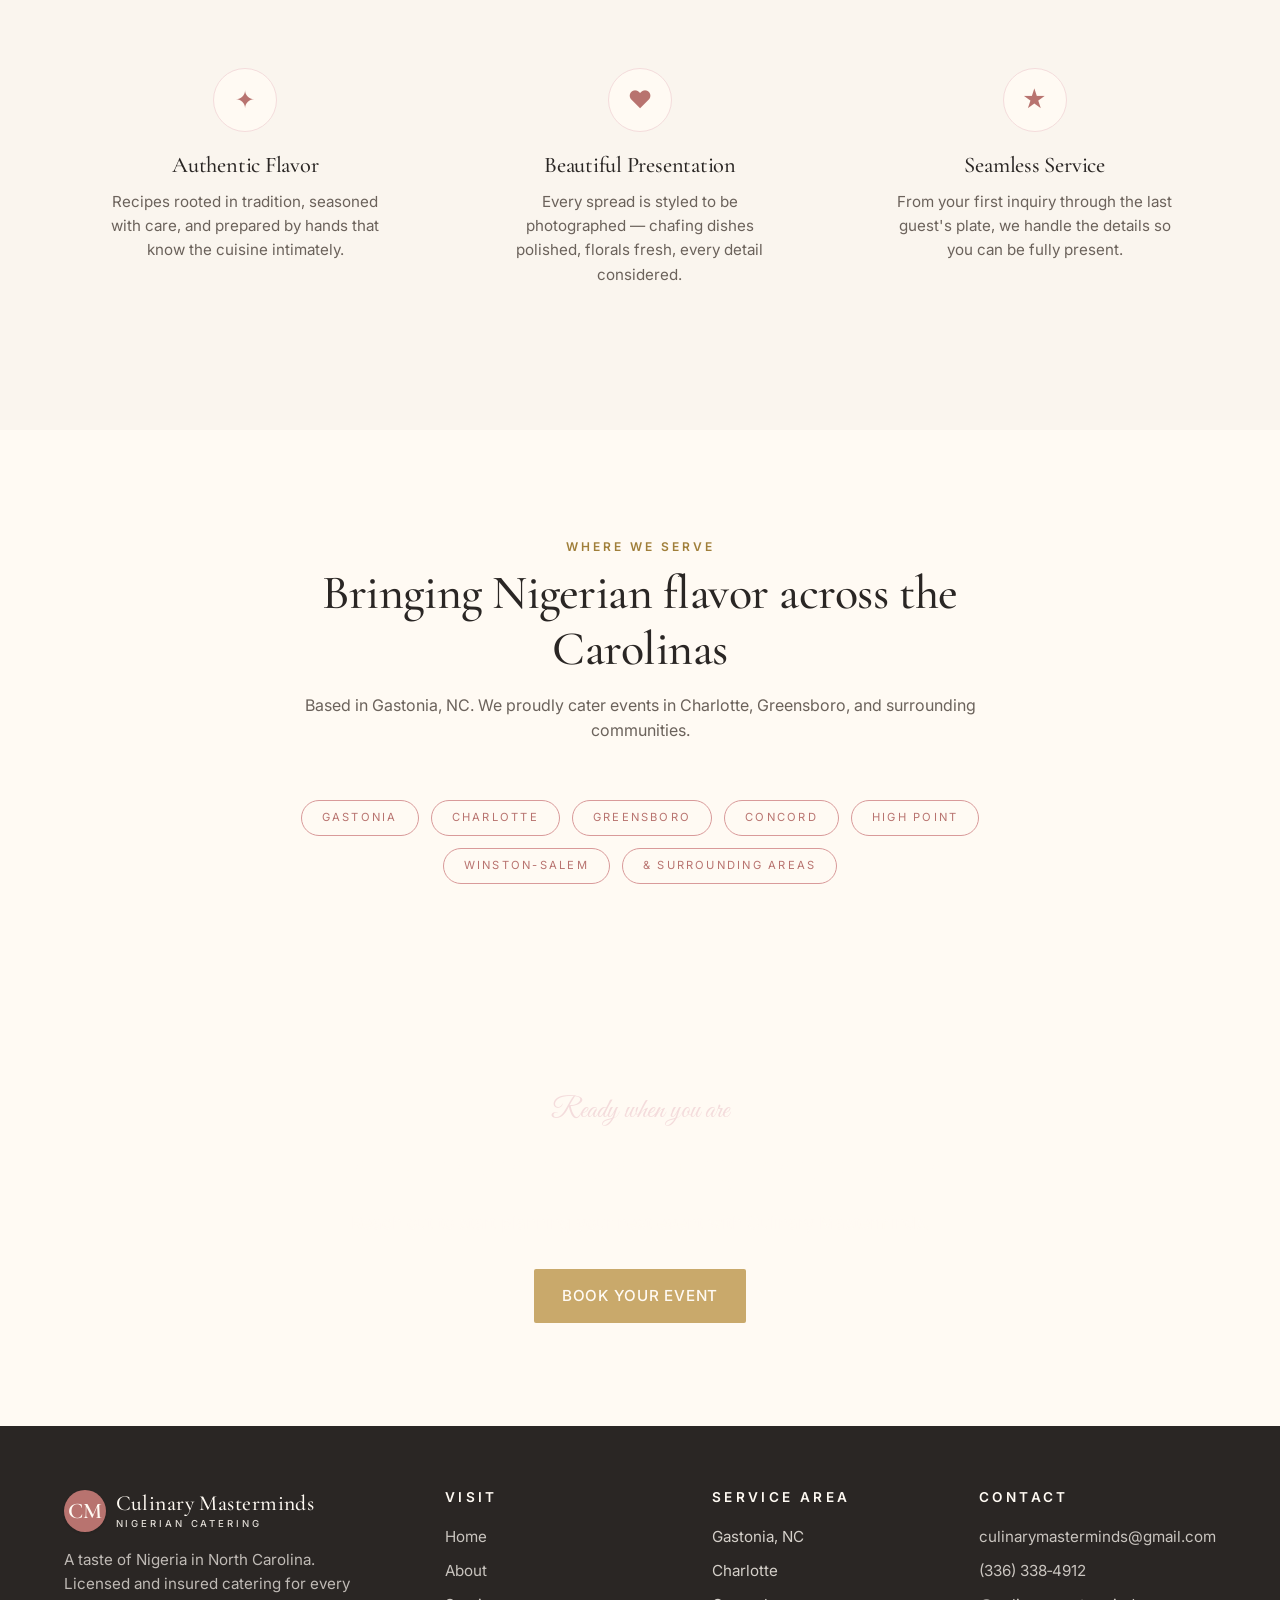
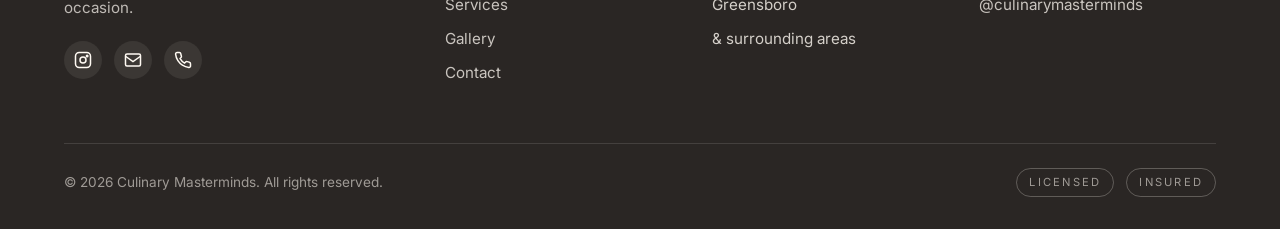
==== commit bed79ec2: "CMS Phase 1: editable settings, page text, and testimonials - Adds D1 tables: settings, content, tes" ====
--- a/about.html
+++ b/about.html
@@ -35,8 +35,8 @@
   <div class="hero-bg"></div>
   <div class="page-hero-inner">
     <span class="eyebrow">Our story</span>
-    <h1>A taste of home, shared with you</h1>
-    <p>Authentic Nigerian cuisine, crafted with intention and served with care.</p>
+    <h1 data-cm="about.hero_title">A taste of home, shared with you</h1>
+    <p data-cm="about.hero_subtitle">Authentic Nigerian cuisine, crafted with intention and served with care.</p>
   </div>
 </section>
 
@@ -49,9 +49,9 @@
       <div class="split-text reveal">
         <span class="section-label">Who we are</span>
         <h2>Culinary Masterminds</h2>
-        <p>We are a licensed and insured catering company based in Gastonia, North Carolina, specializing in rich, flavorful dishes inspired by authentic Nigerian cuisine.</p>
-        <p>Every event we cater is shaped by three commitments: <strong>exceptional taste</strong>, <strong>stunning presentation</strong>, and <strong>seamless service</strong>. Whether you're hosting an intimate gathering or a grand celebration, every dish is thoughtfully prepared to reflect culture and creativity.</p>
-        <p>Because your special moments deserve nothing less.</p>
+        <p data-cm="about.body_1">We are a licensed and insured catering company based in Gastonia, North Carolina, specializing in rich, flavorful dishes inspired by authentic Nigerian cuisine.</p>
+        <p data-cm-html="about.body_2">Every event we cater is shaped by three commitments: <strong>exceptional taste</strong>, <strong>stunning presentation</strong>, and <strong>seamless service</strong>. Whether you're hosting an intimate gathering or a grand celebration, every dish is thoughtfully prepared to reflect culture and creativity.</p>
+        <p data-cm="about.body_3">Because your special moments deserve nothing less.</p>
       </div>
     </div>
   </div>
@@ -118,16 +118,16 @@
     <div class="footer-grid">
       <div class="footer-brand">
         <div class="brand"><span class="brand-mark">CM</span><span class="brand-text">Culinary Masterminds<small>Nigerian Catering</small></span></div>
-        <p>A taste of Nigeria in North Carolina. Licensed and insured catering for every occasion.</p>
+        <p data-cm="business_tagline">A taste of Nigeria in North Carolina. Licensed and insured catering for every occasion.</p>
         <div class="social-row">
-          <a href="https://www.instagram.com/culinarymasterminds" target="_blank" rel="noopener" aria-label="Instagram"><svg width="18" height="18" viewBox="0 0 24 24" fill="none" stroke="currentColor" stroke-width="2"><rect x="2" y="2" width="20" height="20" rx="5"/><circle cx="12" cy="12" r="4"/><circle cx="17.5" cy="6.5" r="1" fill="currentColor"/></svg></a>
-          <a href="mailto:culinarymasterminds@gmail.com" aria-label="Email"><svg width="18" height="18" viewBox="0 0 24 24" fill="none" stroke="currentColor" stroke-width="2"><rect x="2" y="4" width="20" height="16" rx="2"/><path d="M2 7l10 7 10-7"/></svg></a>
-          <a href="tel:+13363384912" aria-label="Phone"><svg width="18" height="18" viewBox="0 0 24 24" fill="none" stroke="currentColor" stroke-width="2"><path d="M22 16.92v3a2 2 0 0 1-2.18 2 19.86 19.86 0 0 1-8.63-3.07 19.5 19.5 0 0 1-6-6 19.86 19.86 0 0 1-3.07-8.67A2 2 0 0 1 4.11 2h3a2 2 0 0 1 2 1.72c.13.96.37 1.9.72 2.81a2 2 0 0 1-.45 2.11L8.09 10.05a16 16 0 0 0 6 6l1.41-1.41a2 2 0 0 1 2.11-.45c.91.35 1.85.59 2.81.72A2 2 0 0 1 22 16.92z"/></svg></a>
+          <a data-cm-href="business_instagram_url" href="https://www.instagram.com/culinarymasterminds" target="_blank" rel="noopener" aria-label="Instagram"><svg width="18" height="18" viewBox="0 0 24 24" fill="none" stroke="currentColor" stroke-width="2"><rect x="2" y="2" width="20" height="20" rx="5"/><circle cx="12" cy="12" r="4"/><circle cx="17.5" cy="6.5" r="1" fill="currentColor"/></svg></a>
+          <a data-cm-mailto="business_email" href="mailto:culinarymasterminds@gmail.com" aria-label="Email"><svg width="18" height="18" viewBox="0 0 24 24" fill="none" stroke="currentColor" stroke-width="2"><rect x="2" y="4" width="20" height="16" rx="2"/><path d="M2 7l10 7 10-7"/></svg></a>
+          <a data-cm-tel="business_phone" href="tel:+13363384912" aria-label="Phone"><svg width="18" height="18" viewBox="0 0 24 24" fill="none" stroke="currentColor" stroke-width="2"><path d="M22 16.92v3a2 2 0 0 1-2.18 2 19.86 19.86 0 0 1-8.63-3.07 19.5 19.5 0 0 1-6-6 19.86 19.86 0 0 1-3.07-8.67A2 2 0 0 1 4.11 2h3a2 2 0 0 1 2 1.72c.13.96.37 1.9.72 2.81a2 2 0 0 1-.45 2.11L8.09 10.05a16 16 0 0 0 6 6l1.41-1.41a2 2 0 0 1 2.11-.45c.91.35 1.85.59 2.81.72A2 2 0 0 1 22 16.92z"/></svg></a>
         </div>
       </div>
       <div><h4>Visit</h4><ul><li><a href="/">Home</a></li><li><a href="/about.html">About</a></li><li><a href="/services.html">Services</a></li><li><a href="/gallery.html">Gallery</a></li><li><a href="/contact.html">Contact</a></li></ul></div>
       <div><h4>Service Area</h4><ul><li>Gastonia, NC</li><li>Charlotte</li><li>Greensboro</li><li>& surrounding areas</li></ul></div>
-      <div><h4>Contact</h4><ul><li><a href="mailto:culinarymasterminds@gmail.com">culinarymasterminds@<br/>gmail.com</a></li><li><a href="tel:+13363384912">(336) 338‑4912</a></li><li><a href="https://www.instagram.com/culinarymasterminds" target="_blank" rel="noopener">@culinarymasterminds</a></li></ul></div>
+      <div><h4>Contact</h4><ul><li><a data-cm-mailto="business_email" data-cm="business_email" href="mailto:culinarymasterminds@gmail.com">culinarymasterminds@gmail.com</a></li><li><a data-cm-tel="business_phone" data-cm="business_phone" href="tel:+13363384912">(336) 338‑4912</a></li><li><a data-cm-href="business_instagram_url" data-cm="business_instagram_handle" href="https://www.instagram.com/culinarymasterminds" target="_blank" rel="noopener">@culinarymasterminds</a></li></ul></div>
     </div>
     <div class="footer-bottom">
       <div>© <span id="year"></span> Culinary Masterminds. All rights reserved.</div>
@@ -137,5 +137,6 @@
 </footer>
 
 <script src="/js/main.js"></script>
+<script src="/js/content-loader.js"></script>
 </body>
 </html>
--- a/css/styles.css
+++ b/css/styles.css
@@ -686,7 +686,104 @@
 }
 .admin-header button:hover { background: var(--rose-deep); border-color: var(--rose-deep); }
 
+.admin-nav {
+  background: var(--ink);
+  padding: 0 2rem;
+  display: flex;
+  gap: 0;
+  overflow-x: auto;
+  border-bottom: 1px solid rgba(255,250,243,0.1);
+}
+.admin-nav a {
+  color: rgba(255,250,243,0.7);
+  font-size: 0.85rem;
+  letter-spacing: 0.12em;
+  text-transform: uppercase;
+  padding: 1rem 1.25rem;
+  text-decoration: none;
+  border-bottom: 2px solid transparent;
+  transition: color .2s ease, border-color .2s ease;
+  white-space: nowrap;
+}
+.admin-nav a:hover { color: var(--ivory); }
+.admin-nav a.active { color: var(--ivory); border-bottom-color: var(--rose); }
+
 .admin-main { padding: 2rem; flex: 1; }
+
+.admin-card .field-row {
+  display: grid;
+  grid-template-columns: 220px 1fr;
+  gap: 1.5rem;
+  align-items: start;
+  padding: 1.25rem 0;
+  border-bottom: 1px solid var(--line);
+}
+.admin-card .field-row:last-child { border-bottom: none; }
+.admin-card .field-row label {
+  font-size: 0.8rem;
+  letter-spacing: 0.15em;
+  text-transform: uppercase;
+  color: var(--gold-deep);
+  font-weight: 600;
+  padding-top: 0.65rem;
+}
+.admin-card .field-row .field-help {
+  font-size: 0.75rem;
+  color: var(--muted);
+  margin-top: 0.4rem;
+  font-weight: 400;
+  text-transform: none;
+  letter-spacing: normal;
+}
+.admin-card .field-row input,
+.admin-card .field-row textarea,
+.admin-card .field-row select {
+  width: 100%;
+  background: var(--cream);
+  border: 1px solid var(--line);
+  padding: 0.75rem 0.9rem;
+  font-family: var(--sans);
+  font-size: 0.95rem;
+  color: var(--ink);
+  border-radius: 2px;
+}
+.admin-card .field-row textarea { min-height: 90px; resize: vertical; line-height: 1.5; }
+.admin-card .field-row input:focus,
+.admin-card .field-row textarea:focus {
+  outline: none;
+  border-color: var(--rose-deep);
+  background: var(--ivory);
+}
+@media (max-width: 720px) {
+  .admin-card .field-row { grid-template-columns: 1fr; gap: 0.5rem; }
+  .admin-card .field-row label { padding-top: 0; }
+}
+
+.admin-card .save-bar {
+  position: sticky;
+  bottom: 0;
+  background: var(--ivory);
+  border-top: 1px solid var(--line);
+  padding: 1rem 0 0;
+  margin-top: 1.5rem;
+  display: flex;
+  justify-content: flex-end;
+  align-items: center;
+  gap: 1rem;
+}
+
+.admin-section-title {
+  font-family: var(--serif);
+  font-size: 1.1rem;
+  color: var(--rose-deep);
+  margin: 1.5rem 0 0;
+  padding-top: 1.25rem;
+  border-top: 2px solid var(--rose-soft);
+  text-transform: uppercase;
+  letter-spacing: 0.15em;
+  font-weight: 500;
+}
+.admin-section-title:first-child { margin-top: 0; padding-top: 0; border-top: none; }
 .admin-card {
   background: var(--ivory);
   padding: 2rem;
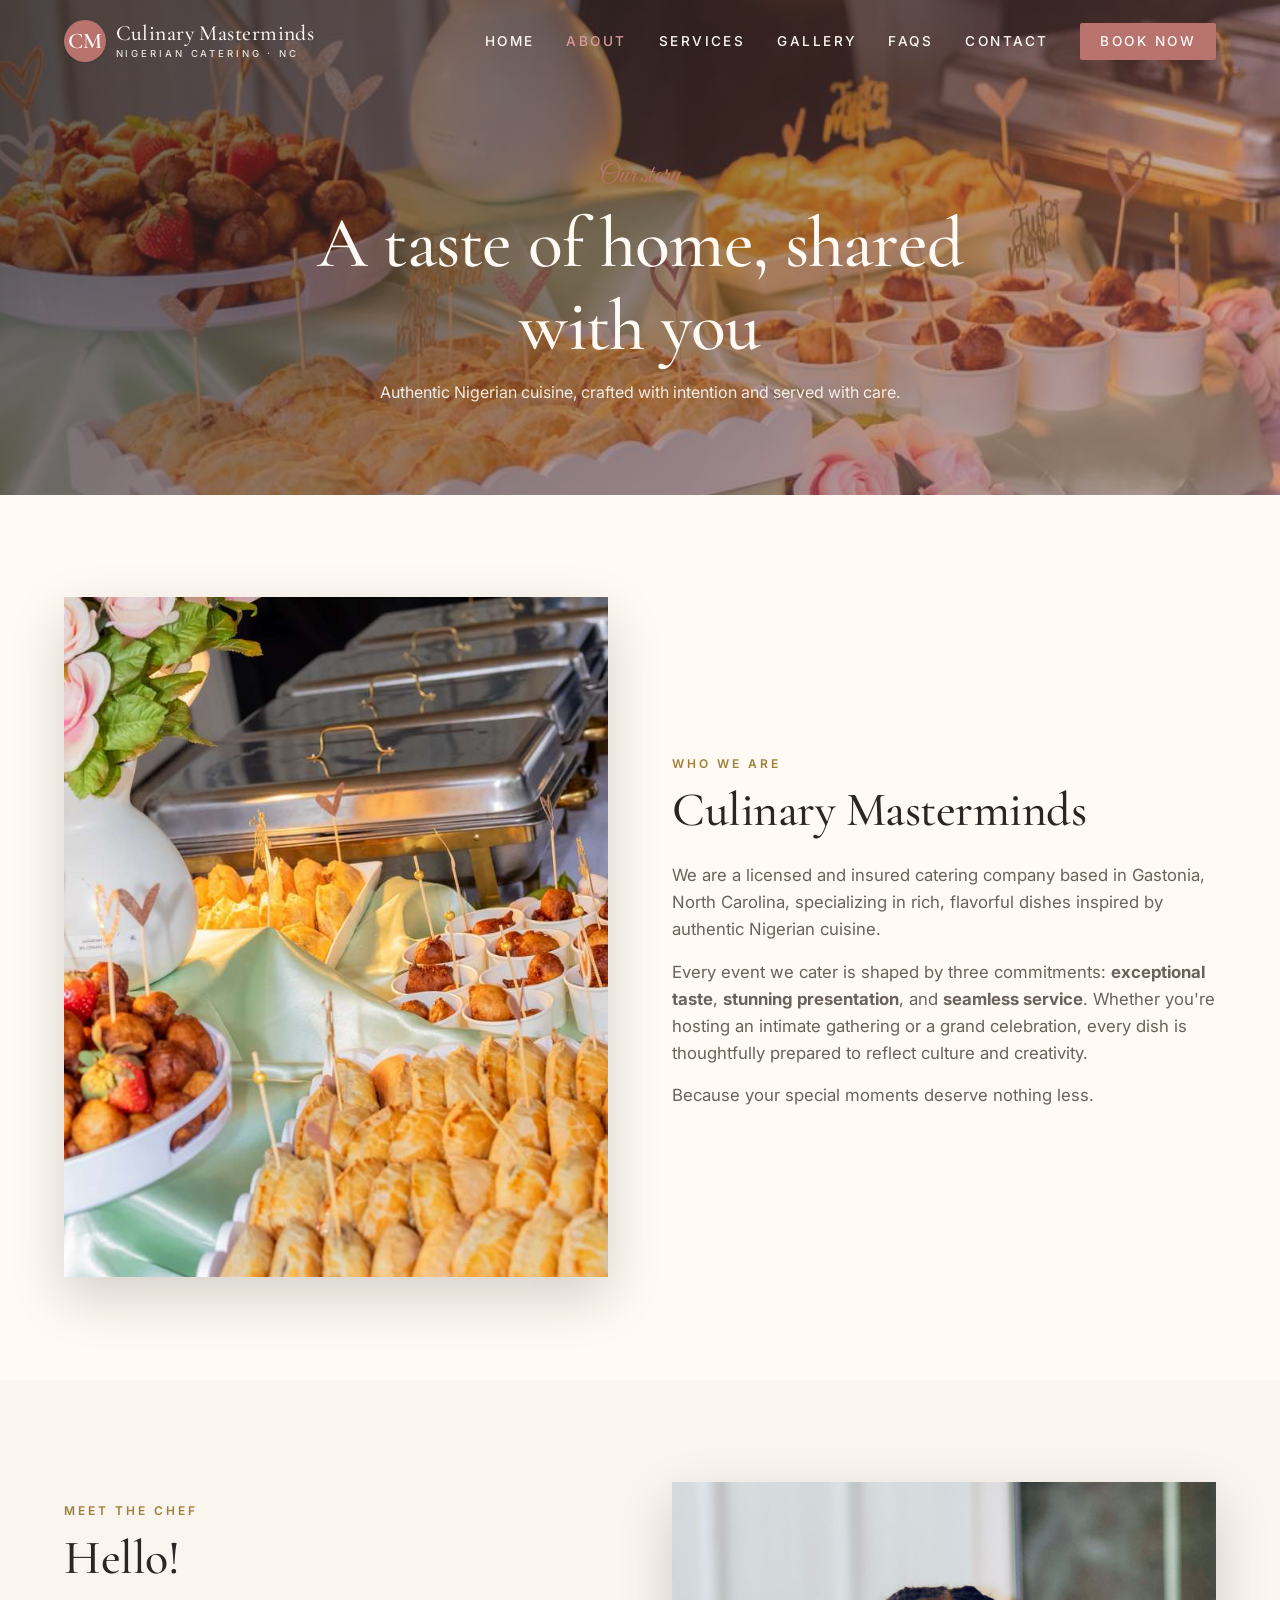
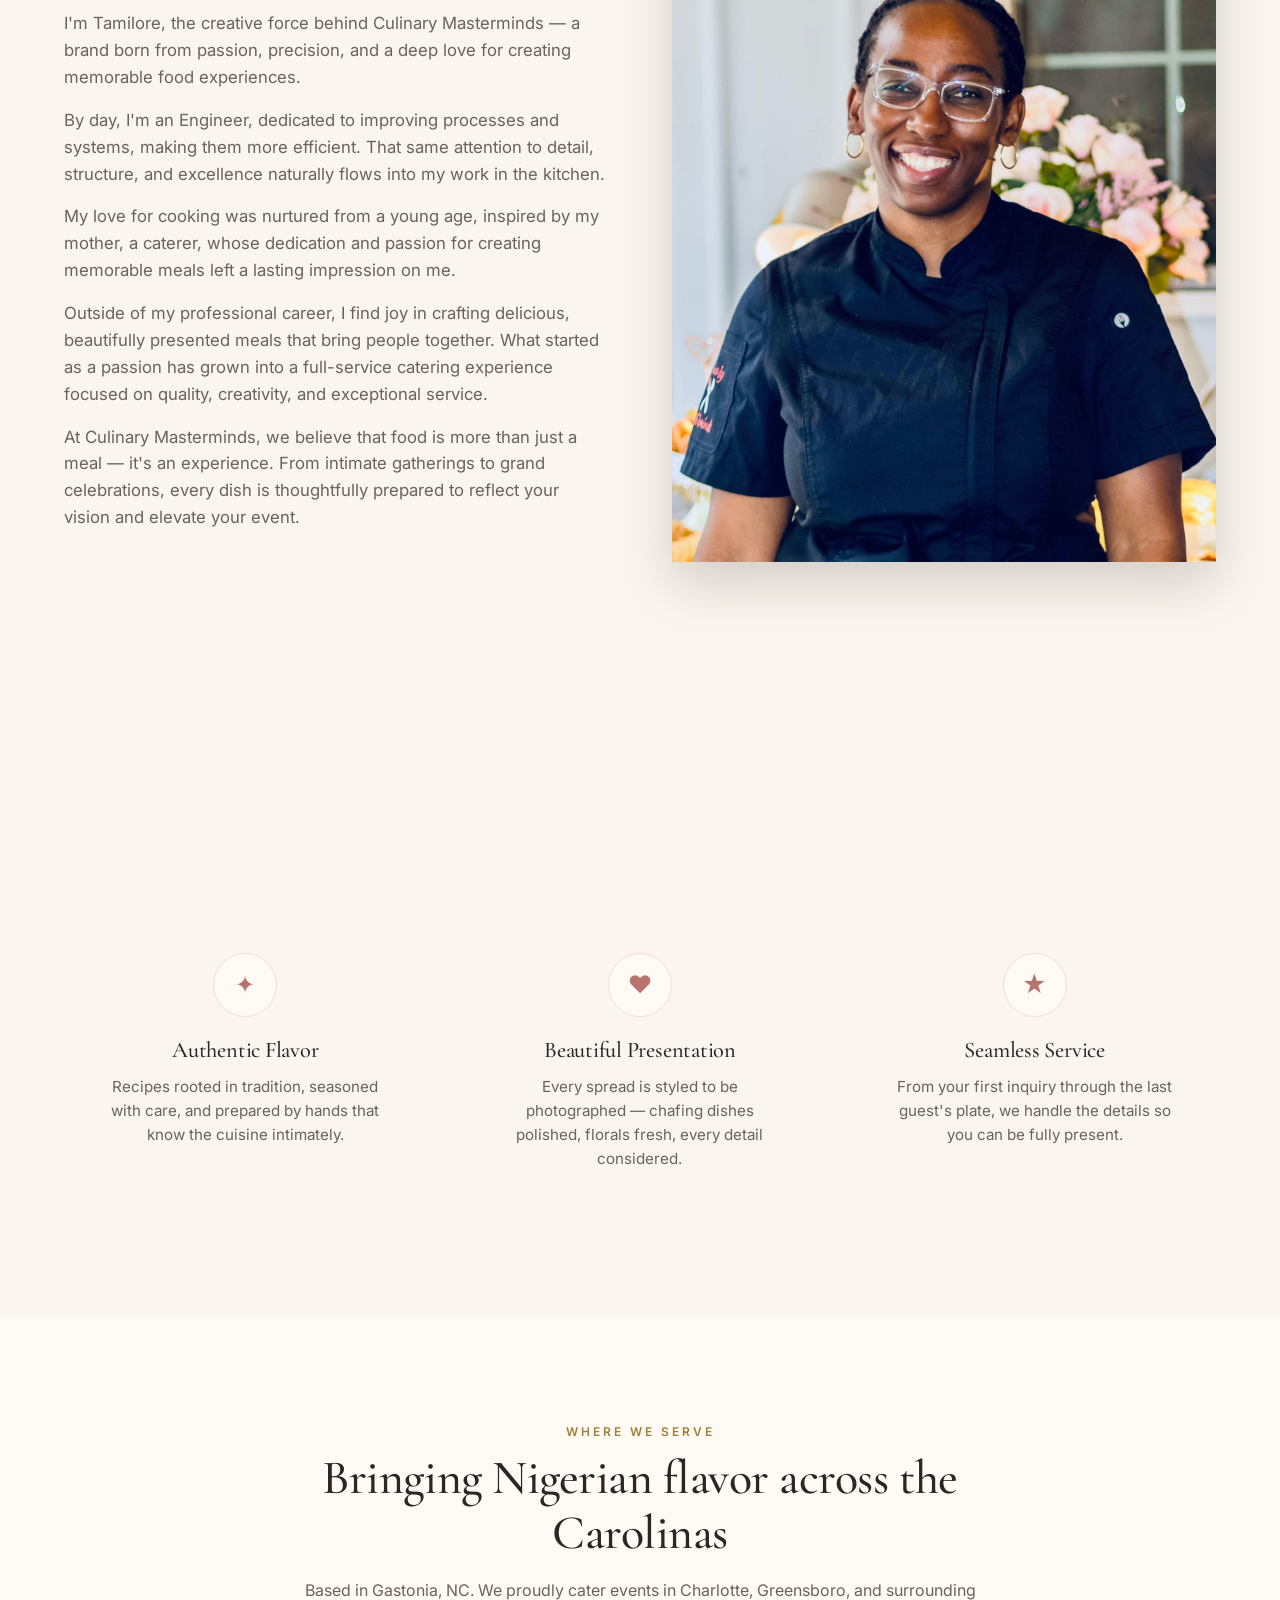
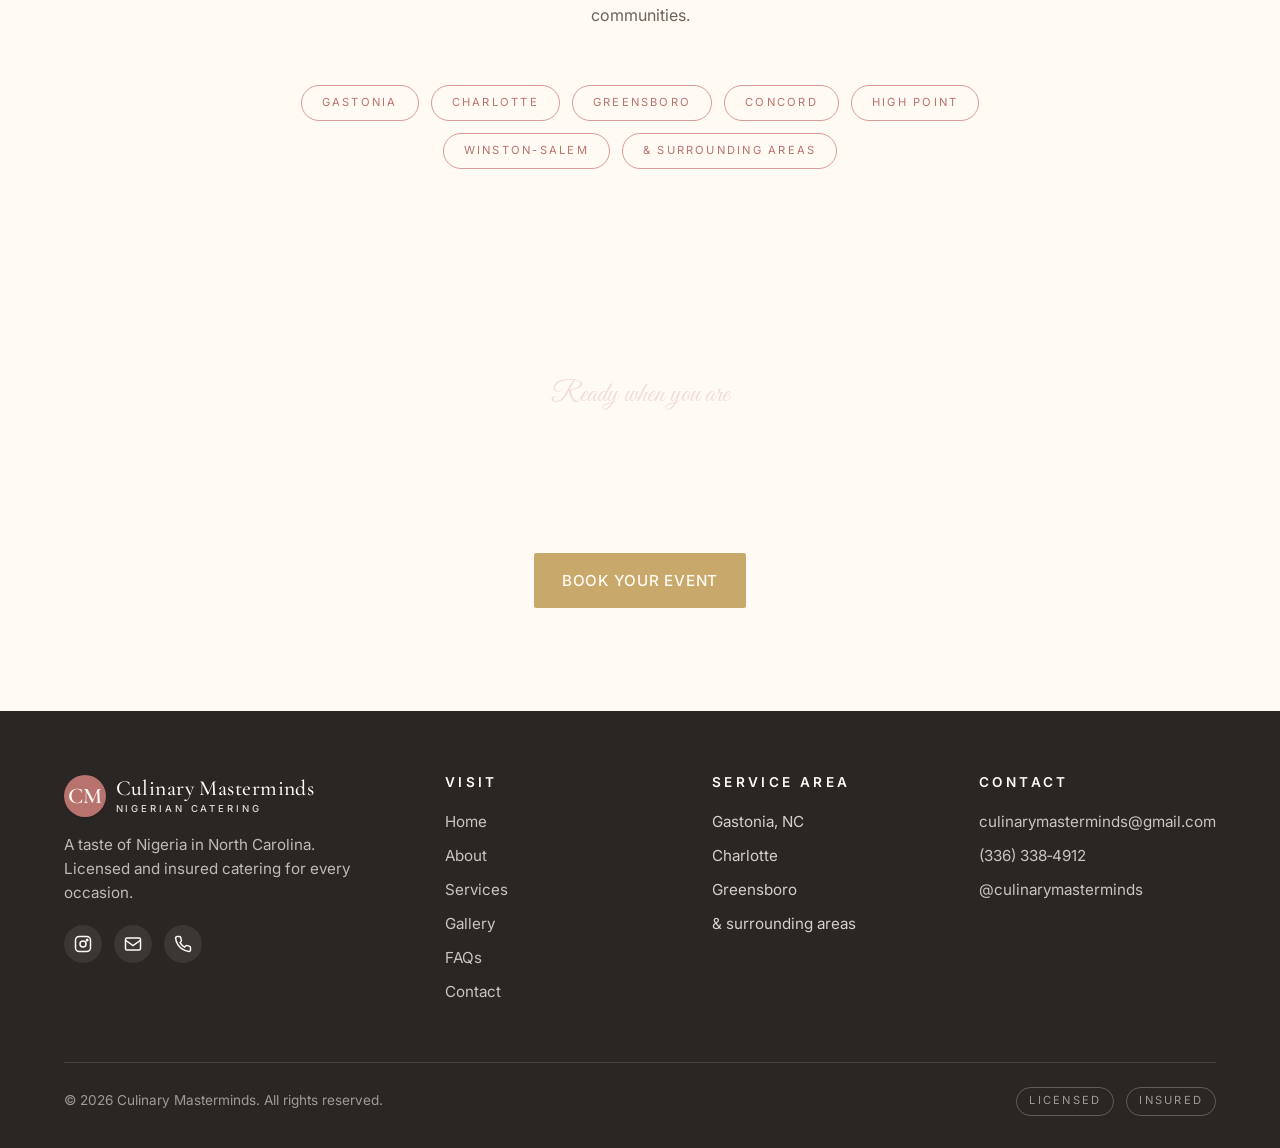
==== commit edd794b6: "About: Head Chef section; new FAQ page; gallery placeholders persist; contact form intro - about.htm" ====
--- a/about.html
+++ b/about.html
@@ -12,9 +12,20 @@
 <link rel="stylesheet" href="/css/styles.css" />
 <style>
   .page-hero .hero-bg { background-image: linear-gradient(135deg, rgba(26,22,20,0.7) 0%, rgba(184,115,111,0.45) 100%), url('/images/pic2.jpeg'); background-size: cover; background-position: center; }
+  .split.split-reverse .split-image { order: 2; }
+  .split.split-reverse .split-text { order: 1; }
+  @media (max-width: 880px) {
+    .split.split-reverse .split-image { order: 1; }
+    .split.split-reverse .split-text { order: 2; }
+  }
 </style>
 </head>
 <body>
+
+<div id="promoBanner" class="promo-banner" role="region" aria-label="Promotional banner">
+  <span class="promo-text"></span>
+  <a class="promo-cta" href="#" style="display:none"></a>
+</div>
 
 <header class="site-header" id="siteHeader">
   <nav class="nav">
@@ -25,6 +36,7 @@
       <li><a href="/about.html" class="active">About</a></li>
       <li><a href="/services.html">Services</a></li>
       <li><a href="/gallery.html">Gallery</a></li>
+      <li><a href="/faq.html">FAQs</a></li>
       <li><a href="/contact.html">Contact</a></li>
       <li><a href="/contact.html#book" class="nav-cta">Book Now</a></li>
     </ul>
@@ -52,6 +64,25 @@
         <p data-cm="about.body_1">We are a licensed and insured catering company based in Gastonia, North Carolina, specializing in rich, flavorful dishes inspired by authentic Nigerian cuisine.</p>
         <p data-cm-html="about.body_2">Every event we cater is shaped by three commitments: <strong>exceptional taste</strong>, <strong>stunning presentation</strong>, and <strong>seamless service</strong>. Whether you're hosting an intimate gathering or a grand celebration, every dish is thoughtfully prepared to reflect culture and creativity.</p>
         <p data-cm="about.body_3">Because your special moments deserve nothing less.</p>
+      </div>
+    </div>
+  </div>
+</section>
+
+<section style="background: var(--cream);">
+  <div class="container">
+    <div class="split split-reverse">
+      <div class="split-image reveal">
+        <img src="/images/chef-tamilore.jpeg" alt="Tamilore, Head Chef and founder of Culinary Masterminds" />
+      </div>
+      <div class="split-text reveal">
+        <span class="section-label">Meet the chef</span>
+        <h2 data-cm="about.chef_title">Hello!</h2>
+        <p data-cm="about.chef_p1">I'm Tamilore, the creative force behind Culinary Masterminds — a brand born from passion, precision, and a deep love for creating memorable food experiences.</p>
+        <p data-cm="about.chef_p2">By day, I'm an Engineer, dedicated to improving processes and systems, making them more efficient. That same attention to detail, structure, and excellence naturally flows into my work in the kitchen.</p>
+        <p data-cm="about.chef_p3">My love for cooking was nurtured from a young age, inspired by my mother, a caterer, whose dedication and passion for creating memorable meals left a lasting impression on me.</p>
+        <p data-cm="about.chef_p4">Outside of my professional career, I find joy in crafting delicious, beautifully presented meals that bring people together. What started as a passion has grown into a full-service catering experience focused on quality, creativity, and exceptional service.</p>
+        <p data-cm="about.chef_p5">At Culinary Masterminds, we believe that food is more than just a meal — it's an experience. From intimate gatherings to grand celebrations, every dish is thoughtfully prepared to reflect your vision and elevate your event.</p>
       </div>
     </div>
   </div>
@@ -125,7 +156,7 @@
           <a data-cm-tel="business_phone" href="tel:+13363384912" aria-label="Phone"><svg width="18" height="18" viewBox="0 0 24 24" fill="none" stroke="currentColor" stroke-width="2"><path d="M22 16.92v3a2 2 0 0 1-2.18 2 19.86 19.86 0 0 1-8.63-3.07 19.5 19.5 0 0 1-6-6 19.86 19.86 0 0 1-3.07-8.67A2 2 0 0 1 4.11 2h3a2 2 0 0 1 2 1.72c.13.96.37 1.9.72 2.81a2 2 0 0 1-.45 2.11L8.09 10.05a16 16 0 0 0 6 6l1.41-1.41a2 2 0 0 1 2.11-.45c.91.35 1.85.59 2.81.72A2 2 0 0 1 22 16.92z"/></svg></a>
         </div>
       </div>
-      <div><h4>Visit</h4><ul><li><a href="/">Home</a></li><li><a href="/about.html">About</a></li><li><a href="/services.html">Services</a></li><li><a href="/gallery.html">Gallery</a></li><li><a href="/contact.html">Contact</a></li></ul></div>
+      <div><h4>Visit</h4><ul><li><a href="/">Home</a></li><li><a href="/about.html">About</a></li><li><a href="/services.html">Services</a></li><li><a href="/gallery.html">Gallery</a></li><li><a href="/faq.html">FAQs</a></li><li><a href="/contact.html">Contact</a></li></ul></div>
       <div><h4>Service Area</h4><ul><li>Gastonia, NC</li><li>Charlotte</li><li>Greensboro</li><li>& surrounding areas</li></ul></div>
       <div><h4>Contact</h4><ul><li><a data-cm-mailto="business_email" data-cm="business_email" href="mailto:culinarymasterminds@gmail.com">culinarymasterminds@gmail.com</a></li><li><a data-cm-tel="business_phone" data-cm="business_phone" href="tel:+13363384912">(336) 338‑4912</a></li><li><a data-cm-href="business_instagram_url" data-cm="business_instagram_handle" href="https://www.instagram.com/culinarymasterminds" target="_blank" rel="noopener">@culinarymasterminds</a></li></ul></div>
     </div>
--- a/css/styles.css
+++ b/css/styles.css
@@ -109,6 +109,42 @@
   color: var(--ivory);
 }
 .btn-gold:hover { background: var(--gold-deep); color: var(--ivory); }
+
+/* ───── Promo banner (hidden by default; content-loader toggles) ───── */
+.promo-banner {
+  display: none;
+  position: fixed;
+  top: 0; left: 0; right: 0;
+  z-index: 101;
+  background: var(--rose-deep);
+  color: var(--ivory);
+  text-align: center;
+  padding: 0.6rem 1rem;
+  font-size: 0.9rem;
+  letter-spacing: 0.02em;
+  box-shadow: 0 1px 4px rgba(0,0,0,0.08);
+}
+.promo-banner .promo-text { margin-right: 0.5rem; }
+.promo-banner .promo-cta {
+  color: var(--ivory);
+  text-decoration: underline;
+  font-weight: 600;
+  margin-left: 0.5rem;
+  white-space: nowrap;
+}
+.promo-banner .promo-cta:hover { opacity: 0.85; }
+
+/* When banner is visible, push header + page content down */
+body.has-promo .site-header { top: 42px; }
+body.has-promo .hero { padding-top: 42px; }
+body.has-promo .page-hero { padding-top: calc(8rem + 42px); }
+
+@media (max-width: 640px) {
+  .promo-banner { padding: 0.5rem 0.75rem; font-size: 0.8rem; }
+  body.has-promo .site-header { top: 60px; }
+  body.has-promo .hero { padding-top: 60px; }
+  body.has-promo .page-hero { padding-top: calc(8rem + 60px); }
+}
 
 /* ───── Header / Nav ───── */
 .site-header {
